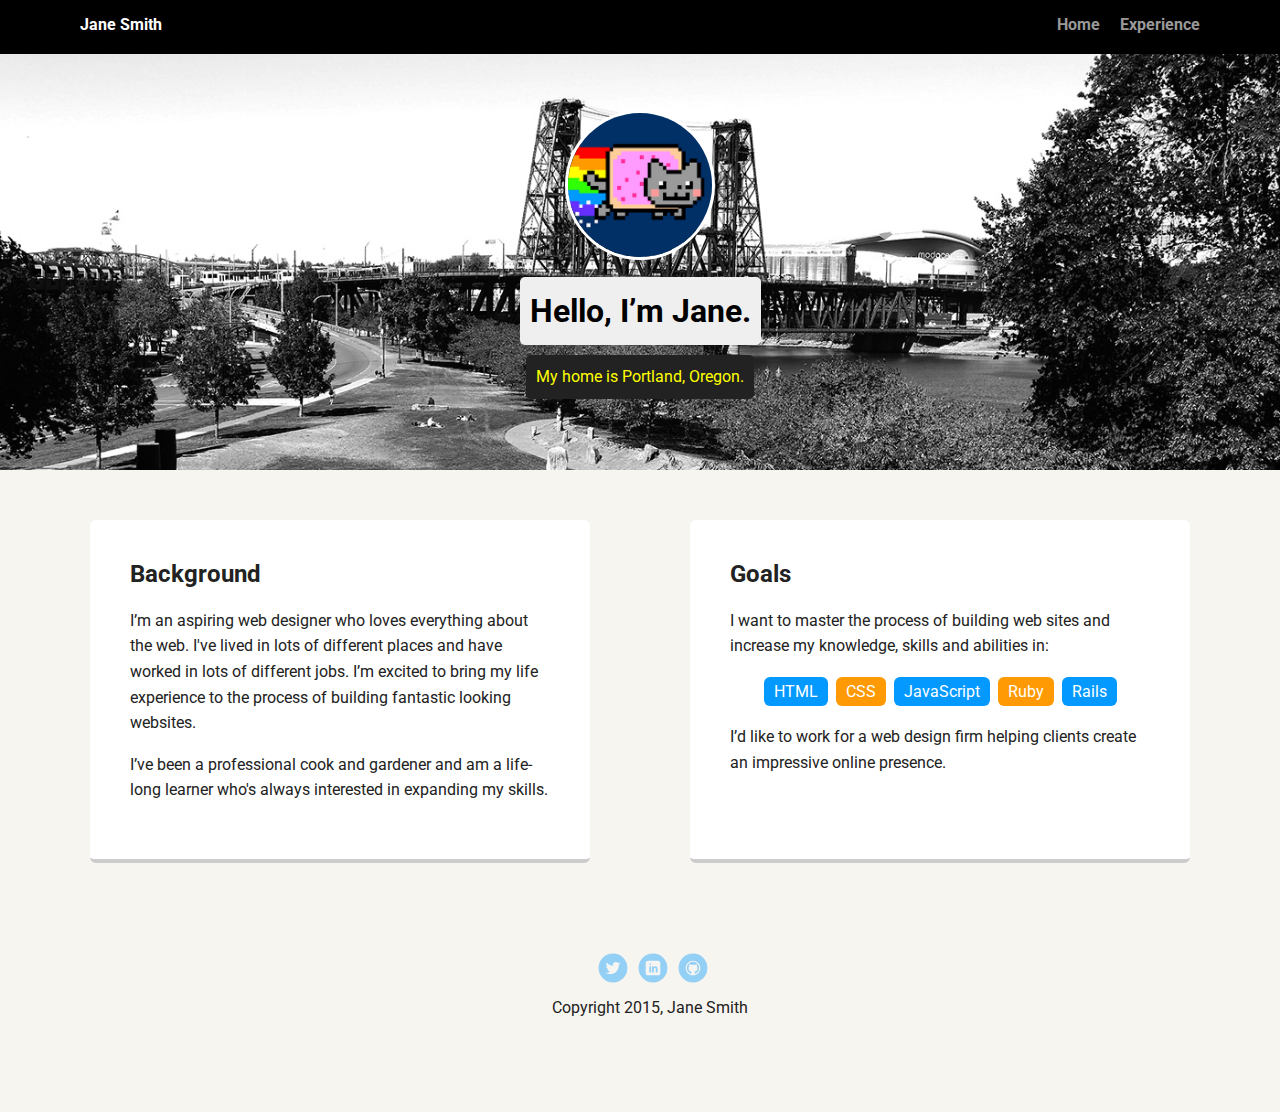
==== index.html @ 6dd9b515 "Inital Commit" ====
<!doctype html>
<html lang="en">
<head>
  <meta charset="utf-8">
  <title>Jane Smith's Profile</title>
  <meta name="viewport" content="width=device-width, initial-scale=1.0">
  <link rel="stylesheet" href="styles.css">
  <link href="https://fonts.googleapis.com/css?family=Muli%7CRoboto:400,300,500,700,900" rel="stylesheet"></head>
  <body>

    <div class="main-nav">
        <ul class="nav">
          <li class="name">Jane Smith</li>
          <li><a href="#">Home</a></li>
          <li><a href="#">Experience</a></li>
        </ul>
    </div>

    <header>
      <img src="images/me.png" alt="Drawing of Jane Smith" class="profile-image">
      <h1 class="tag name">Hello, I’m Jane.</h1>
      <p class="tag location">My home is Portland, Oregon.</p>
    </header>

    <main class="flex">
      <div class="card">
        <h2>Background</h2>
        <p>I’m an aspiring web designer who loves everything about the web. I've lived in lots of different places and have worked in lots of different jobs. I’m excited to bring my life experience to the process of building fantastic looking websites.</p>
        <p>I’ve been a professional cook and gardener and am a life-long learner who's always interested in expanding my skills.</p>
      </div> 

      <div class="card">
        <h2>Goals</h2>
        <p>I want to master the process of building web sites and increase my knowledge, skills and abilities in:</p>
        <ul class="skills">
          <li>HTML</li>
          <li>CSS</li>
          <li>JavaScript</li>
          <li>Ruby</li>
          <li>Rails</li>
        </ul>
        <p>I’d like to work for a web design firm helping clients create an impressive online presence.</p>
      </div> 

    </main>
    <footer>
      <ul>
        <li><a href="#" class="social twitter">Twitter</a></li>
        <li><a href="#" class="social linkedin">LinkedIn</a></li>
        <li><a href="#" class="social github">Github</a></li>
      </ul>
      <p class="copyright">Copyright 2015, Jane Smith</p>
    </footer>
  </body>
  </html>
---- styles.css ----
/* Global Layout Set-up */
* { 
  box-sizing: border-box;
}
  
body {
  margin: 0;
  padding: 0;
  text-align: center;
  font-family: 'Roboto', sans-serif;
  color: #222;
  background: #f7f5f0;
}
/* Link Styles */

a {
  text-decoration: none;
  color: #999;
}
a:hover {
  color: #6633ff;
}

/* Section Styles */

.main-nav {
  width: 100%;
  background: black;
  min-height: 30px;
  padding: 10px;
  position: fixed;
  text-align: center;
}
.nav {
  display: flex;
  justify-content: space-around;
  font-weight: 700;
  list-style-type: none;
  margin: 0 auto;
  padding: 0;
}

.nav .name {
    display: block;
    margin-right: auto;
    color: white;
}
.nav li {
  padding: 5px 10px 10px 10px;
}
.nav a {
  transition: all .5s;
}
.nav a:hover {
  color: white
}

header {
  text-align: center;
  background: url('images/portland.jpg') no-repeat top center ;
  background-size: cover;
  overflow: hidden;
  padding-top: 60px;
}
header {
  line-height: 1.5;
}
header .profile-image {
  margin-top: 50px;
  width: 150px;
  height: 150px;
  border-radius: 50%;
  border: 3px solid white;
  transition: all .5s;
}
header .profile-image:hover {
  transform: scale(1.2) rotate(5deg);
}
.tag {
  background-color: #efefef;
  color: black;
  padding: 10px;
  border-radius: 5px;
  display: table;
  margin: 10px auto;
} 
.location {
  background-color: #222;
  color: yellow;
}
.card {
  margin: 30px;
  padding: 20px 40px 40px;
  max-width: 500px;
  text-align: left;
  background: #fff;
  border-bottom: 4px solid #ccc;
  border-radius: 6px;
  transition: all .5s;
}
.card:hover {
  border-color: #ff99ff;
}

ul.skills {
  padding: 0;
  text-align: center;
}

.skills li {
  border-radius: 6px;
  display: inline-block;
  background: #ff9904;
  color: white;
  padding: 5px 10px;
  margin: 2px;
}

.skills li:nth-child(odd) {
  background: #0399ff;
}

footer {
  width: 100%;
  min-height: 30px;
  padding: 20px 0 40px 20px;
}

footer .copyright {
  top: -8px;
  font-size: .75em;
}

footer ul {
  list-style-type: none;
  margin: 0;
  padding: 0;
}

footer ul li {
  display: inline-block;
}

a.social {
  display: inline-block;
  text-indent: -9999px;
  margin-left: 5px;
  width: 30px;
  height: 30px;
  background-size: 30px 30px;
  opacity: .4;
  transition: all .5s;
}
a.twitter {
  background-image: url(images/twitter.svg);
}
a.linkedin {
  background-image: url(images/linkedin.svg);
}
a.github {
  background-image: url(images/github.svg);
}
a.social:hover {
  opacity: 1;
}
.clearfix {
  clear: both;
}

/* Styles for larger screens */
@media screen and (min-width: 720px) {
  
  .flex {
      display: -ms-flexbox;      /* TWEENER - IE 10 */
      display: flex; 
      max-width: 1200px;
      -ms-flex-pack: distribute;
      justify-content: space-around;
      margin: 0 auto;
  }

  header {
    min-height: 470px;
  }

  .nav {
    max-width: 1200px;
    padding: 0 30px;
  }


  main {
    padding-top: 20px;
  }

  main p {
    line-height: 1.6em;
  }

  footer {
    font-size: 1.3em;
    max-width: 1200px;
    margin: 40px auto;
  }

}
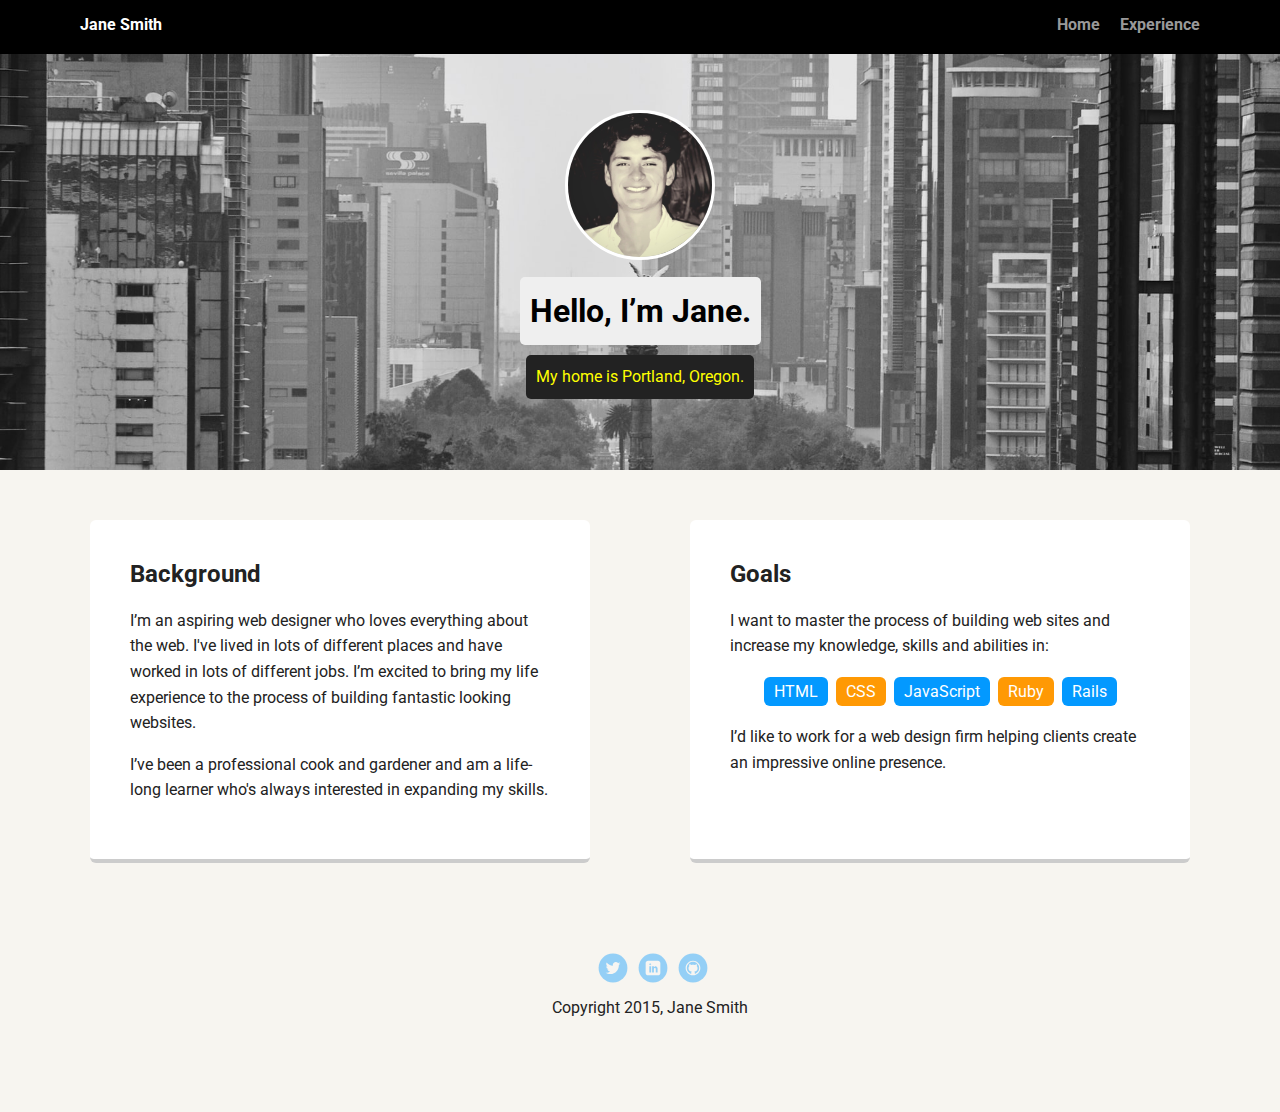
==== commit 01630365: "Step 2 Finished" ====
--- a/index.html
+++ b/index.html
@@ -1,23 +1,30 @@
-<!doctype html>
+<!DOCTYPE html>
 <html lang="en">
-<head>
-  <meta charset="utf-8">
-  <title>Jane Smith's Profile</title>
-  <meta name="viewport" content="width=device-width, initial-scale=1.0">
-  <link rel="stylesheet" href="styles.css">
-  <link href="https://fonts.googleapis.com/css?family=Muli%7CRoboto:400,300,500,700,900" rel="stylesheet"></head>
+  <head>
+    <meta charset="utf-8" />
+    <title>Jane Smith's Profile</title>
+    <meta name="viewport" content="width=device-width, initial-scale=1.0" />
+    <link rel="stylesheet" href="styles.css" />
+    <link
+      href="https://fonts.googleapis.com/css?family=Muli%7CRoboto:400,300,500,700,900"
+      rel="stylesheet"
+    />
+  </head>
   <body>
-
     <div class="main-nav">
-        <ul class="nav">
-          <li class="name">Jane Smith</li>
-          <li><a href="#">Home</a></li>
-          <li><a href="#">Experience</a></li>
-        </ul>
+      <ul class="nav">
+        <li class="name">Jane Smith</li>
+        <li><a href="#">Home</a></li>
+        <li><a href="#">Experience</a></li>
+      </ul>
     </div>
 
     <header>
-      <img src="images/me.png" alt="Drawing of Jane Smith" class="profile-image">
+      <img
+        src="images/headshot.jpg"
+        alt="Photo of Alejandro Butrón"
+        class="profile-image"
+      />
       <h1 class="tag name">Hello, I’m Jane.</h1>
       <p class="tag location">My home is Portland, Oregon.</p>
     </header>
@@ -25,13 +32,24 @@
     <main class="flex">
       <div class="card">
         <h2>Background</h2>
-        <p>I’m an aspiring web designer who loves everything about the web. I've lived in lots of different places and have worked in lots of different jobs. I’m excited to bring my life experience to the process of building fantastic looking websites.</p>
-        <p>I’ve been a professional cook and gardener and am a life-long learner who's always interested in expanding my skills.</p>
-      </div> 
+        <p>
+          I’m an aspiring web designer who loves everything about the web. I've
+          lived in lots of different places and have worked in lots of different
+          jobs. I’m excited to bring my life experience to the process of
+          building fantastic looking websites.
+        </p>
+        <p>
+          I’ve been a professional cook and gardener and am a life-long learner
+          who's always interested in expanding my skills.
+        </p>
+      </div>
 
       <div class="card">
         <h2>Goals</h2>
-        <p>I want to master the process of building web sites and increase my knowledge, skills and abilities in:</p>
+        <p>
+          I want to master the process of building web sites and increase my
+          knowledge, skills and abilities in:
+        </p>
         <ul class="skills">
           <li>HTML</li>
           <li>CSS</li>
@@ -39,9 +57,11 @@
           <li>Ruby</li>
           <li>Rails</li>
         </ul>
-        <p>I’d like to work for a web design firm helping clients create an impressive online presence.</p>
-      </div> 
-
+        <p>
+          I’d like to work for a web design firm helping clients create an
+          impressive online presence.
+        </p>
+      </div>
     </main>
     <footer>
       <ul>
@@ -52,4 +72,4 @@
       <p class="copyright">Copyright 2015, Jane Smith</p>
     </footer>
   </body>
-  </html>
+</html>
--- a/styles.css
+++ b/styles.css
@@ -1,13 +1,13 @@
 /* Global Layout Set-up */
-* { 
+* {
   box-sizing: border-box;
 }
-  
+
 body {
   margin: 0;
   padding: 0;
   text-align: center;
-  font-family: 'Roboto', sans-serif;
+  font-family: "Roboto", sans-serif;
   color: #222;
   background: #f7f5f0;
 }
@@ -41,23 +41,23 @@
 }
 
 .nav .name {
-    display: block;
-    margin-right: auto;
-    color: white;
+  display: block;
+  margin-right: auto;
+  color: white;
 }
 .nav li {
   padding: 5px 10px 10px 10px;
 }
 .nav a {
-  transition: all .5s;
+  transition: all 0.5s;
 }
 .nav a:hover {
-  color: white
+  color: white;
 }
 
 header {
   text-align: center;
-  background: url('images/portland.jpg') no-repeat top center ;
+  background: url("images/mexico_city.jpg") no-repeat top center;
   background-size: cover;
   overflow: hidden;
   padding-top: 60px;
@@ -71,7 +71,7 @@
   height: 150px;
   border-radius: 50%;
   border: 3px solid white;
-  transition: all .5s;
+  transition: all 0.5s;
 }
 header .profile-image:hover {
   transform: scale(1.2) rotate(5deg);
@@ -83,7 +83,7 @@
   border-radius: 5px;
   display: table;
   margin: 10px auto;
-} 
+}
 .location {
   background-color: #222;
   color: yellow;
@@ -96,7 +96,7 @@
   background: #fff;
   border-bottom: 4px solid #ccc;
   border-radius: 6px;
-  transition: all .5s;
+  transition: all 0.5s;
 }
 .card:hover {
   border-color: #ff99ff;
@@ -128,7 +128,7 @@
 
 footer .copyright {
   top: -8px;
-  font-size: .75em;
+  font-size: 0.75em;
 }
 
 footer ul {
@@ -148,8 +148,8 @@
   width: 30px;
   height: 30px;
   background-size: 30px 30px;
-  opacity: .4;
-  transition: all .5s;
+  opacity: 0.4;
+  transition: all 0.5s;
 }
 a.twitter {
   background-image: url(images/twitter.svg);
@@ -169,14 +169,13 @@
 
 /* Styles for larger screens */
 @media screen and (min-width: 720px) {
-  
   .flex {
-      display: -ms-flexbox;      /* TWEENER - IE 10 */
-      display: flex; 
-      max-width: 1200px;
-      -ms-flex-pack: distribute;
-      justify-content: space-around;
-      margin: 0 auto;
+    display: -ms-flexbox; /* TWEENER - IE 10 */
+    display: flex;
+    max-width: 1200px;
+    -ms-flex-pack: distribute;
+    justify-content: space-around;
+    margin: 0 auto;
   }
 
   header {
@@ -187,7 +186,6 @@
     max-width: 1200px;
     padding: 0 30px;
   }
-
 
   main {
     padding-top: 20px;
@@ -202,6 +200,4 @@
     max-width: 1200px;
     margin: 40px auto;
   }
-
-}
-
+}
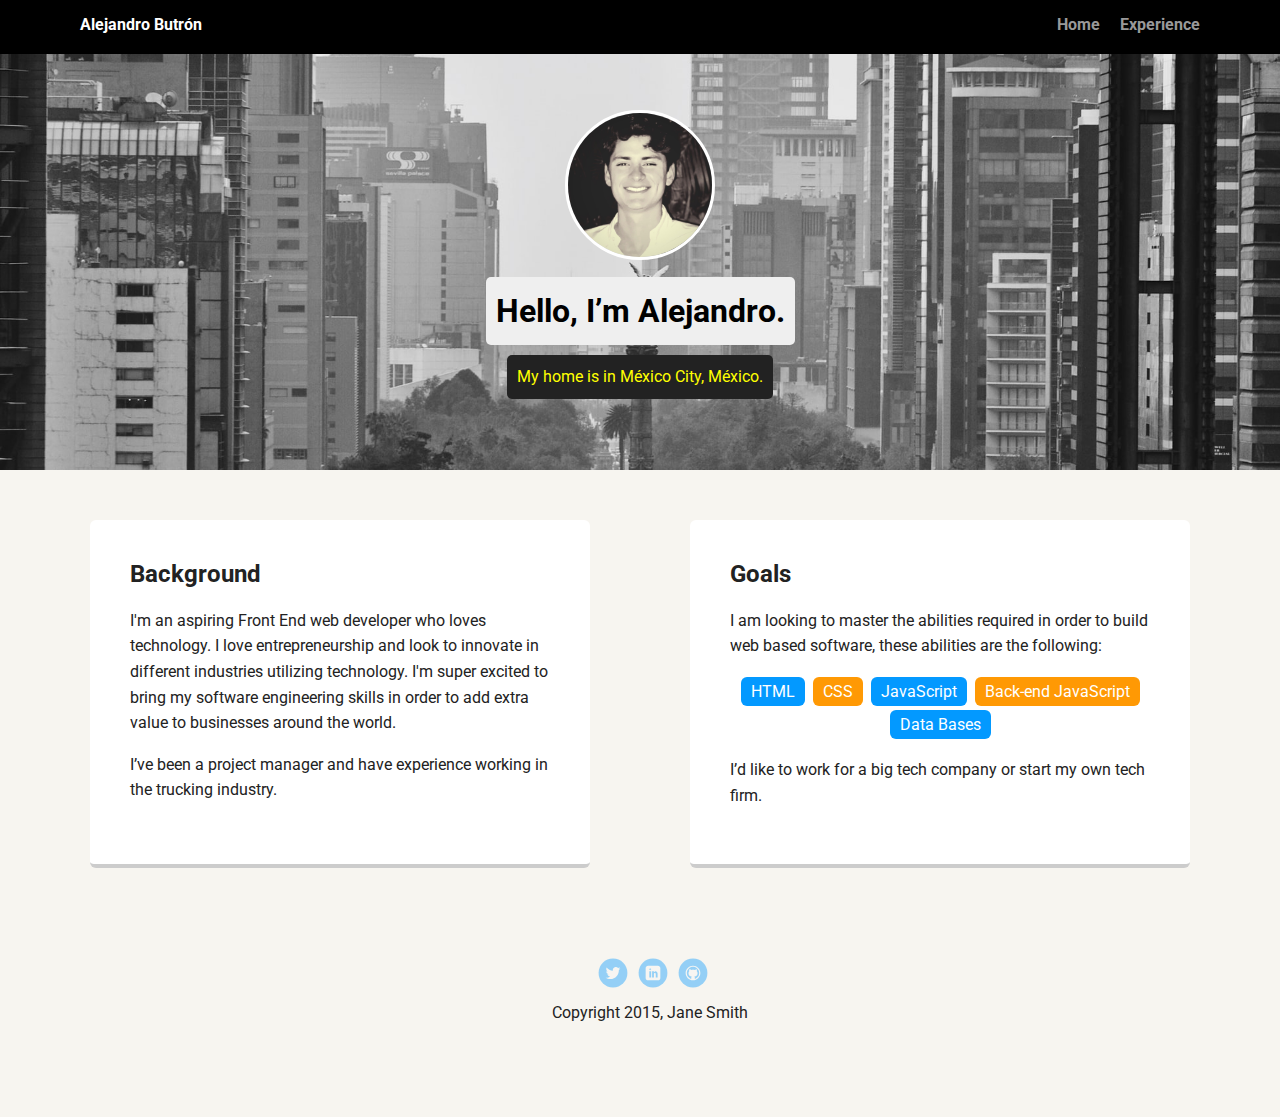
==== commit b34f60f3: "Step 3 Finished" ====
--- a/index.html
+++ b/index.html
@@ -2,7 +2,7 @@
 <html lang="en">
   <head>
     <meta charset="utf-8" />
-    <title>Jane Smith's Profile</title>
+    <title>Alejandro Butrón's Profile</title>
     <meta name="viewport" content="width=device-width, initial-scale=1.0" />
     <link rel="stylesheet" href="styles.css" />
     <link
@@ -13,7 +13,7 @@
   <body>
     <div class="main-nav">
       <ul class="nav">
-        <li class="name">Jane Smith</li>
+        <li class="name">Alejandro Butrón</li>
         <li><a href="#">Home</a></li>
         <li><a href="#">Experience</a></li>
       </ul>
@@ -25,41 +25,41 @@
         alt="Photo of Alejandro Butrón"
         class="profile-image"
       />
-      <h1 class="tag name">Hello, I’m Jane.</h1>
-      <p class="tag location">My home is Portland, Oregon.</p>
+      <h1 class="tag name">Hello, I’m Alejandro.</h1>
+      <p class="tag location">My home is in México City, México.</p>
     </header>
 
     <main class="flex">
       <div class="card">
         <h2>Background</h2>
         <p>
-          I’m an aspiring web designer who loves everything about the web. I've
-          lived in lots of different places and have worked in lots of different
-          jobs. I’m excited to bring my life experience to the process of
-          building fantastic looking websites.
+          I'm an aspiring Front End web developer who loves technology. I love
+          entrepreneurship and look to innovate in different industries
+          utilizing technology. I'm super excited to bring my software
+          engineering skills in order to add extra value to businesses around
+          the world.
         </p>
         <p>
-          I’ve been a professional cook and gardener and am a life-long learner
-          who's always interested in expanding my skills.
+          I’ve been a project manager and have experience working in the
+          trucking industry.
         </p>
       </div>
 
       <div class="card">
         <h2>Goals</h2>
         <p>
-          I want to master the process of building web sites and increase my
-          knowledge, skills and abilities in:
+          I am looking to master the abilities required in order to build web
+          based software, these abilities are the following:
         </p>
         <ul class="skills">
           <li>HTML</li>
           <li>CSS</li>
           <li>JavaScript</li>
-          <li>Ruby</li>
-          <li>Rails</li>
+          <li>Back-end JavaScript</li>
+          <li>Data Bases</li>
         </ul>
         <p>
-          I’d like to work for a web design firm helping clients create an
-          impressive online presence.
+          I’d like to work for a big tech company or start my own tech firm.
         </p>
       </div>
     </main>
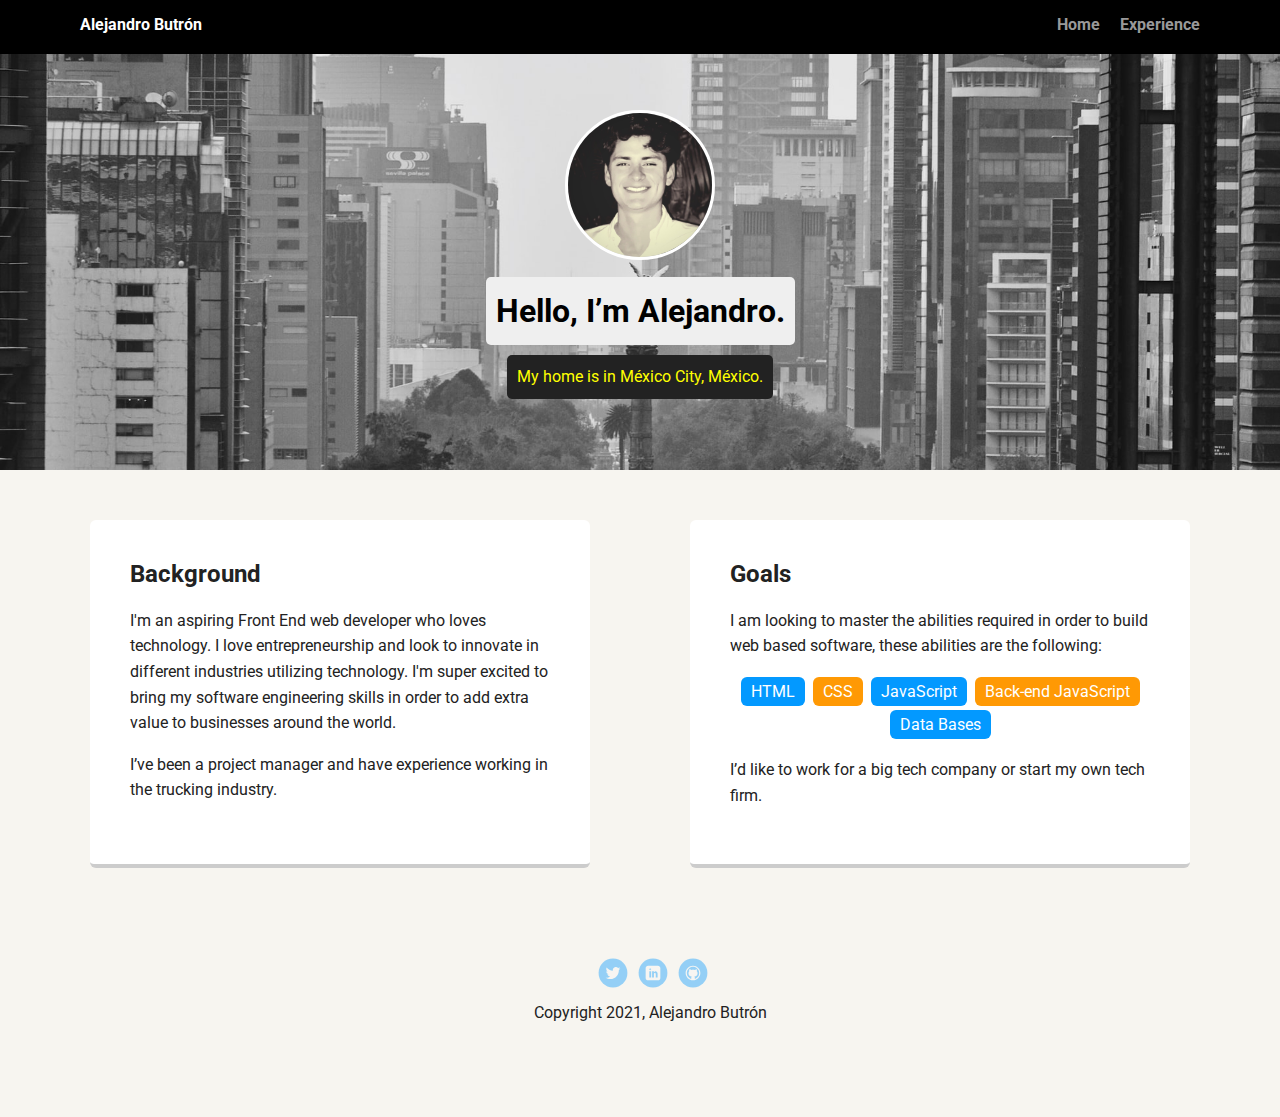
==== commit fb096af6: "Step 6 Finished" ====
--- a/index.html
+++ b/index.html
@@ -14,8 +14,8 @@
     <div class="main-nav">
       <ul class="nav">
         <li class="name">Alejandro Butrón</li>
-        <li><a href="#">Home</a></li>
-        <li><a href="#">Experience</a></li>
+        <li><a href="./index.html">Home</a></li>
+        <li><a href="./experience.html">Experience</a></li>
       </ul>
     </div>
 
@@ -65,11 +65,32 @@
     </main>
     <footer>
       <ul>
-        <li><a href="#" class="social twitter">Twitter</a></li>
-        <li><a href="#" class="social linkedin">LinkedIn</a></li>
-        <li><a href="#" class="social github">Github</a></li>
+        <li>
+          <a
+            href="https://twitter.com/Alesvoy"
+            target="_blank"
+            class="social twitter"
+            >Twitter</a
+          >
+        </li>
+        <li>
+          <a
+            href="https://linkedin.com/in/alejandro-butrón-pérez-663901154"
+            target="_blank"
+            class="social linkedin"
+            >LinkedIn</a
+          >
+        </li>
+        <li>
+          <a
+            href="https://github.com/Alesvoy"
+            target="_blank"
+            class="social github"
+            >Github</a
+          >
+        </li>
       </ul>
-      <p class="copyright">Copyright 2015, Jane Smith</p>
+      <p class="copyright">Copyright 2021, Alejandro Butrón</p>
     </footer>
   </body>
 </html>
